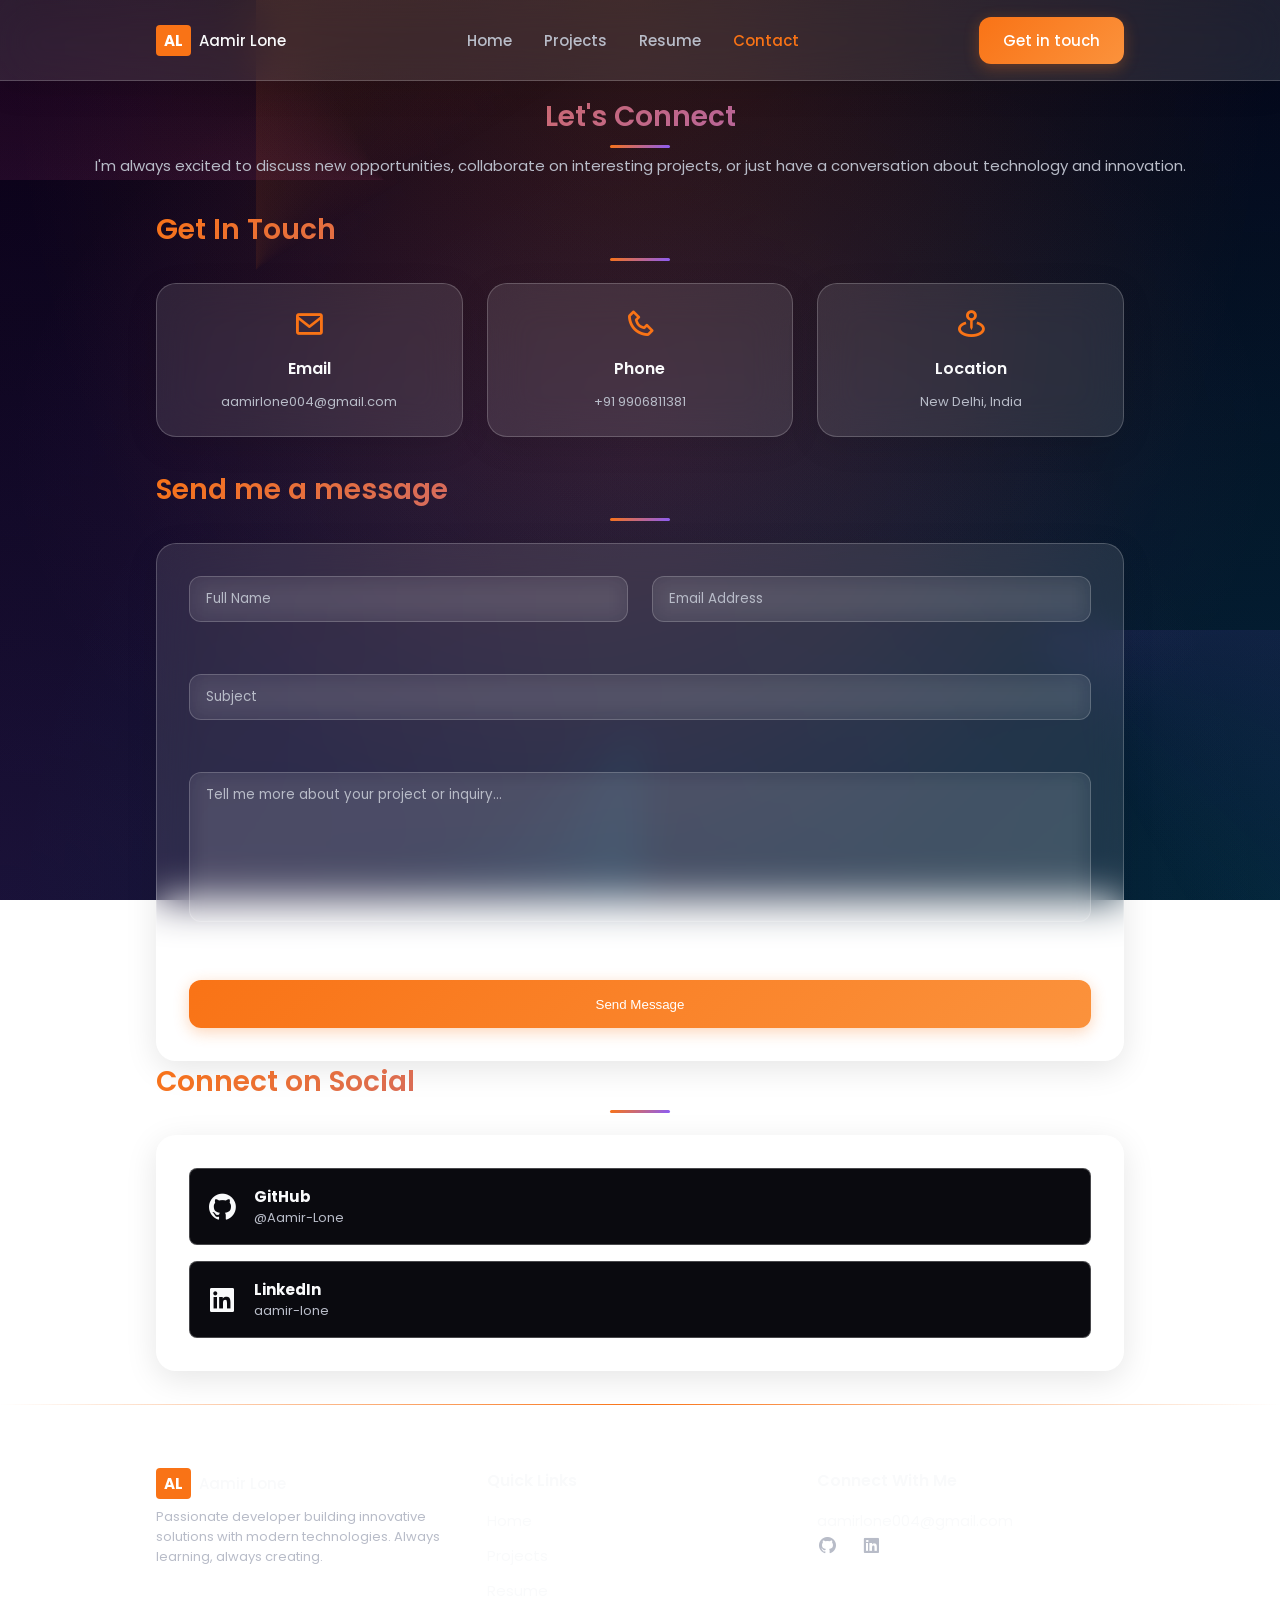
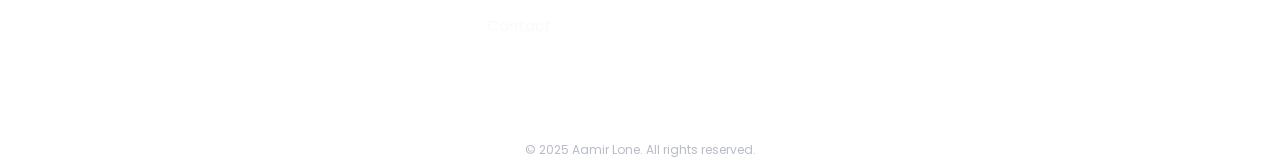
==== contact.html @ 6a72b43b "my portfolio" ====
<!DOCTYPE html>
<html lang="en">
<head>
    <meta charset="UTF-8">
    <meta name="viewport" content="width=device-width, initial-scale=1.0">
    <link href='https://unpkg.com/boxicons@2.1.4/css/boxicons.min.css' rel='stylesheet'>
    <link rel="stylesheet" href="style.css">
    <title>Contact - Aamir Lone</title>
</head>
<body>
    <header class="header">
        <nav class="nav container">
            <a href="index.html" class="nav__logo">
                <span class="logo-initials">AL</span> Aamir Lone
            </a>
            <div class="nav__menu">
                <ul class="nav__list">
                    <li class="nav__item"><a href="index.html" class="nav__link">Home</a></li>
                    <li class="nav__item"><a href="projects.html" class="nav__link">Projects</a></li>
                    <li class="nav__item"><a href="resume.html" class="nav__link">Resume</a></li>
                    <li class="nav__item"><a href="contact.html" class="nav__link active-link">Contact</a></li>
                </ul>
            </div>
            <a href="contact.html" class="button">Get in touch</a>
        </nav>
    </header>

    <main class="main">
        <section class="section">
            <h1 class="section__title">Let's Connect</h1>
            <p style="text-align: center; color: var(--text-color-light); margin-top: -1rem; margin-bottom: 2rem;">I'm always excited to discuss new opportunities, collaborate on interesting projects, or just have a conversation about technology and innovation.</p>

            <div class="contact__container container">
                <div>
                     <h3 class="section__title" style="text-align: left; font-size: var(--h1-font-size);">Get In Touch</h3>
                     <div class="contact__info-grid">
                         <div class="contact__info-card">
                             <i class='bx bx-envelope contact__card-icon'></i>
                             <h3 class="contact__card-title">Email</h3>
                             <a href="mailto:aamirlone004@gmail.com" class="contact__card-data">aamirlone004@gmail.com</a>
                         </div>
                         <div class="contact__info-card">
                             <i class='bx bx-phone contact__card-icon'></i>
                             <h3 class="contact__card-title">Phone</h3>
                             <span class="contact__card-data">+91 9906811381</span>
                         </div>
                         <div class="contact__info-card">
                             <i class='bx bx-map-pin contact__card-icon'></i>
                             <h3 class="contact__card-title">Location</h3>
                             <span class="contact__card-data">New Delhi, India</span>
                         </div>
                     </div>
                     <h3 class="section__title" style="text-align: left; font-size: var(--h1-font-size);">Send me a message</h3>
                     
                     <!-- Success/Error Messages -->
                     <div id="form-messages" class="form-messages" style="display: none;">
                         <div id="success-message" class="success-message" style="display: none;">
                             <i class='bx bx-check-circle'></i>
                             <span>Thank you! Your message has been sent successfully. I'll get back to you soon!</span>
                         </div>
                         <div id="error-message" class="error-message" style="display: none;">
                             <i class='bx bx-error-circle'></i>
                             <span>Oops! There was an error sending your message. Please try again or contact me directly.</span>
                         </div>
                     </div>

                     <form action="https://formspree.io/f/xkgqozpl" method="POST" class="contact__form" id="contact-form">
                        <!-- Security: Formspree configuration -->
                        <input type="hidden" name="_captcha" value="false">
                        <input type="hidden" name="_template" value="table">
                        
                        <!-- Honeypot field for bot protection -->
                        <div style="position: absolute; left: -5000px;" aria-hidden="true">
                            <input type="text" name="_gotcha" tabindex="-1" autocomplete="off">
                        </div>
                        
                        <div class="form__input-div">
                            <input type="text" name="name" placeholder="Full Name" class="form__input" required maxlength="100">
                            <span class="form__input-error"></span>
                        </div>
                        <div class="form__input-div">
                            <input type="email" name="email" placeholder="Email Address" class="form__input" required maxlength="100">
                            <span class="form__input-error"></span>
                        </div>
                        <div class="form__input-div" style="grid-column: 1 / -1;">
                             <input type="text" name="subject" placeholder="Subject" class="form__input" required maxlength="200">
                             <span class="form__input-error"></span>
                        </div>
                        <div class="form__input-div" style="grid-column: 1 / -1;">
                            <textarea name="message" placeholder="Tell me more about your project or inquiry..." class="form__input form__textarea" required maxlength="2000"></textarea>
                            <span class="form__input-error"></span>
                        </div>
                        <button type="submit" class="button submit-button" style="grid-column: 1 / -1;">
                            <span class="button-text">Send Message</span>
                            <div class="button-loading" style="display: none;">
                                <i class='bx bx-loader-alt bx-spin'></i>
                                Sending...
                            </div>
                        </button>
                     </form>
                </div>
                <div>
                     <h3 class="section__title" style="text-align: left; font-size: var(--h1-font-size);">Connect on Social</h3>
                     <div class="contact__social-container">
                         <div class="contact__social-links">
                             <a href="https://github.com/Aamir-Lone" target="_blank" class="social-link">
                                <i class='bx bxl-github' style="font-size: 2rem;"></i>
                                <div>
                                    <strong>GitHub</strong>
                                    <p style="font-size: var(--small-font-size); color: var(--text-color-light);">@Aamir-Lone</p>
                                </div>
                             </a>
                             <a href="https://www.linkedin.com/in/aamir-lone/" target="_blank" class="social-link">
                                <i class='bx bxl-linkedin-square' style="font-size: 2rem;"></i>
                                <div>
                                    <strong>LinkedIn</strong>
                                    <p style="font-size: var(--small-font-size); color: var(--text-color-light);">aamir-lone</p>
                                </div>
                             </a>
                         </div>
                     </div>
                </div>

            </div>
        </section>
    </main>

    <footer class="footer">
        <div class="footer__container container grid">
             <div class="footer__logo-box">
                <a href="#" class="nav__logo">
                    <span class="logo-initials">AL</span> Aamir Lone
                </a>
                <p class="footer__logo-text">Passionate developer building innovative solutions with modern technologies. Always learning, always creating.</p>
            </div>
            <div>
                <h3 class="footer__title">Quick Links</h3>
                <ul class="footer__links">
                     <li><a href="index.html" class="footer__link">Home</a></li>
                    <li><a href="projects.html" class="footer__link">Projects</a></li>
                    <li><a href="resume.html" class="footer__link">Resume</a></li>
                    <li><a href="contact.html" class="footer__link">Contact</a></li>
                </ul>
            </div>
            <div>
                <h3 class="footer__title">Connect With Me</h3>
                <p>aamirlone004@gmail.com</p>
                <div class="footer__social">
                    <a href="https://github.com/Aamir-Lone" target="_blank" class="footer__social-link"><i class='bx bxl-github'></i></a>
                    <a href="https://www.linkedin.com/in/aamir-lone/" target="_blank" class="footer__social-link"><i class='bx bxl-linkedin-square'></i></a>
                </div>
            </div>
        </div>
        <span class="footer__copy">&#169; 2025 Aamir Lone. All rights reserved.</span>
    </footer>

    <script>
        // Form handling functionality
        const form = document.getElementById('contact-form');
        const formMessages = document.getElementById('form-messages');
        const successMessage = document.getElementById('success-message');
        const errorMessage = document.getElementById('error-message');
        const submitButton = form.querySelector('.submit-button');
        const buttonText = submitButton.querySelector('.button-text');
        const buttonLoading = submitButton.querySelector('.button-loading');

        // Form validation
        function validateForm() {
            const inputs = form.querySelectorAll('input[required], textarea[required]');
            let isValid = true;

            inputs.forEach(input => {
                const errorSpan = input.nextElementSibling;
                
                // Clear previous error state
                input.classList.remove('error');
                if (errorSpan && errorSpan.classList.contains('form__input-error')) {
                    errorSpan.textContent = '';
                }

                // Validate field
                if (!input.value.trim()) {
                    input.classList.add('error');
                    if (errorSpan && errorSpan.classList.contains('form__input-error')) {
                        errorSpan.textContent = `${input.placeholder} is required`;
                    }
                    isValid = false;
                } else if (input.type === 'email' && !isValidEmail(input.value)) {
                    input.classList.add('error');
                    if (errorSpan && errorSpan.classList.contains('form__input-error')) {
                        errorSpan.textContent = 'Please enter a valid email address';
                    }
                    isValid = false;
                }
            });

            return isValid;
        }

        function isValidEmail(email) {
            const emailRegex = /^[^\s@]+@[^\s@]+\.[^\s@]+$/;
            return emailRegex.test(email);
        }

        function showMessage(type) {
            formMessages.style.display = 'block';
            
            if (type === 'success') {
                successMessage.style.display = 'flex';
                errorMessage.style.display = 'none';
            } else {
                successMessage.style.display = 'none';
                errorMessage.style.display = 'flex';
            }

            // Scroll to message
            formMessages.scrollIntoView({ behavior: 'smooth', block: 'center' });

            // Hide message after 5 seconds
            setTimeout(() => {
                formMessages.style.display = 'none';
            }, 5000);
        }

        function setButtonState(loading) {
            if (loading) {
                submitButton.disabled = true;
                buttonText.style.display = 'none';
                buttonLoading.style.display = 'flex';
            } else {
                submitButton.disabled = false;
                buttonText.style.display = 'block';
                buttonLoading.style.display = 'none';
            }
        }

        // Security: Rate limiting
        let lastSubmission = 0;
        const RATE_LIMIT_MS = 30000; // 30 seconds between submissions

        // Security: Simple content filtering
        function containsSpam(text) {
            const spamKeywords = ['viagra', 'casino', 'lottery', 'winner', 'congratulations', 'click here', 'free money'];
            const lowerText = text.toLowerCase();
            return spamKeywords.some(keyword => lowerText.includes(keyword));
        }

        // Handle form submission
        form.addEventListener('submit', async function(e) {
            e.preventDefault();

            // Security: Rate limiting check
            const now = Date.now();
            if (now - lastSubmission < RATE_LIMIT_MS) {
                showMessage('error');
                errorMessage.querySelector('span').textContent = 'Please wait 30 seconds between submissions.';
                return;
            }

            // Validate form
            if (!validateForm()) {
                return;
            }

            // Security: Content filtering
            const messageText = form.querySelector('[name="message"]').value;
            const subjectText = form.querySelector('[name="subject"]').value;
            
            if (containsSpam(messageText) || containsSpam(subjectText)) {
                showMessage('error');
                errorMessage.querySelector('span').textContent = 'Your message contains prohibited content. Please revise and try again.';
                return;
            }

            // Set loading state
            setButtonState(true);
            lastSubmission = now;

            try {
                const formData = new FormData(form);
                
                // Security: Add timestamp and referrer
                formData.append('_timestamp', new Date().toISOString());
                formData.append('_referrer', window.location.href);
                
                const response = await fetch(form.action, {
                    method: 'POST',
                    body: formData,
                    headers: {
                        'Accept': 'application/json'
                    }
                });

                if (response.ok) {
                    showMessage('success');
                    form.reset(); // Clear form
                } else {
                    throw new Error('Network response was not ok');
                }
            } catch (error) {
                console.error('Error:', error);
                showMessage('error');
            } finally {
                setButtonState(false);
            }
        });

        // Real-time validation on input
        form.querySelectorAll('input, textarea').forEach(input => {
            input.addEventListener('blur', function() {
                const errorSpan = this.nextElementSibling;
                
                // Clear previous error state
                this.classList.remove('error');
                if (errorSpan && errorSpan.classList.contains('form__input-error')) {
                    errorSpan.textContent = '';
                }

                // Validate individual field
                if (this.hasAttribute('required') && !this.value.trim()) {
                    this.classList.add('error');
                    if (errorSpan && errorSpan.classList.contains('form__input-error')) {
                        errorSpan.textContent = `${this.placeholder} is required`;
                    }
                } else if (this.type === 'email' && this.value && !isValidEmail(this.value)) {
                    this.classList.add('error');
                    if (errorSpan && errorSpan.classList.contains('form__input-error')) {
                        errorSpan.textContent = 'Please enter a valid email address';
                    }
                }
            });
        });
    </script>
</body>
</html>
---- style.css ----
/* ===== GOOGLE FONTS ===== */
@import url('https://fonts.googleapis.com/css2?family=Poppins:wght@400;500;600;700&display=swap');

/* ===== VARIABLES CSS ===== */
:root {
    --header-height: 3.5rem;

    /*========== Colors ==========*/
    --bg-color: #0a0a0f;
    --bg-gradient: linear-gradient(135deg, #667eea 0%, #764ba2 100%);
    --card-color: rgba(255, 255, 255, 0.12);
    --card-hover-color: rgba(255, 255, 255, 0.18);
    --border-color: rgba(255, 255, 255, 0.25);
    --primary-color: #F97316;
    --primary-color-hover: #FB923C;
    --text-color: #F9FAFB;
    --text-color-light: #B8BCC8;
    --glass-bg: rgba(255, 255, 255, 0.1);
    --glass-border: rgba(255, 255, 255, 0.2);

    /*========== Font and typography ==========*/
    --body-font: 'Poppins', sans-serif;
    --biggest-font-size: 2.25rem;
    --h1-font-size: 1.75rem;
    --h2-font-size: 1.25rem;
    --h3-font-size: 1rem;
    --normal-font-size: .938rem;
    --small-font-size: .813rem;
    --smaller-font-size: .75rem;

    /*========== Font weight ==========*/
    --font-medium: 500;
    --font-semibold: 600;
    --font-bold: 700;

    /*========== Margins ==========*/
    --mb-0-5: .5rem;
    --mb-0-75: .75rem;
    --mb-1: 1rem;
    --mb-1-5: 1.5rem;
    --mb-2: 2rem;
    --mb-2-5: 2.5rem;

    /*========== z index ==========*/
    --z-tooltip: 10;
    --z-fixed: 100;
}

/* ===== BASE ===== */
* {
    box-sizing: border-box;
    padding: 0;
    margin: 0;
}

html {
    scroll-behavior: smooth;
}

body {
    margin: var(--header-height) 0 0 0;
    font-family: var(--body-font);
    font-size: var(--normal-font-size);
    background: linear-gradient(-45deg, #0f0f23, #1a0033, #001122, #0a0014);
    background-size: 400% 400%;
    background-attachment: fixed;
    color: var(--text-color);
    position: relative;
    overflow-x: hidden;
    animation: gradientBG 15s ease infinite;
}

@keyframes gradientBG {
    0% { background-position: 0% 50%; }
    50% { background-position: 100% 50%; }
    100% { background-position: 0% 50%; }
}

body::before {
    content: '';
    position: fixed;
    top: 0;
    left: 0;
    width: 100%;
    height: 100%;
    background: 
        radial-gradient(ellipse at top, rgba(249, 115, 22, 0.15) 0%, transparent 70%),
        radial-gradient(ellipse at bottom left, rgba(139, 92, 246, 0.15) 0%, transparent 70%),
        radial-gradient(ellipse at bottom right, rgba(6, 182, 212, 0.15) 0%, transparent 70%),
        radial-gradient(ellipse at center, rgba(236, 72, 153, 0.1) 0%, transparent 70%);
    z-index: -1;
    animation: backgroundShift 25s ease-in-out infinite alternate;
}

body::after {
    content: '';
    position: fixed;
    top: 0;
    left: 0;
    width: 100%;
    height: 100%;
    background: 
        conic-gradient(from 0deg at 20% 30%, rgba(249, 115, 22, 0.1) 0deg, transparent 60deg),
        conic-gradient(from 90deg at 80% 70%, rgba(139, 92, 246, 0.1) 0deg, transparent 60deg),
        conic-gradient(from 180deg at 50% 80%, rgba(6, 182, 212, 0.1) 0deg, transparent 60deg),
        conic-gradient(from 270deg at 30% 20%, rgba(236, 72, 153, 0.1) 0deg, transparent 60deg);
    z-index: -1;
    animation: rotateColors 40s linear infinite;
}

@keyframes particles {
    0% { transform: translateY(0px) rotate(0deg); }
    100% { transform: translateY(-100vh) rotate(360deg); }
}

/* ===== ANIMATED STARFIELD ===== */
.stars-bg {
    position: fixed;
    top: 0;
    left: 0;
    width: 100%;
    height: 100%;
    pointer-events: none;
    z-index: -2;
}

.stars {
    position: absolute;
    top: 0;
    left: 0;
    width: 100%;
    height: 100%;
    background: transparent;
}

.stars1 {
    background-image: 
        radial-gradient(2px 2px at 20px 30px, #eee, transparent),
        radial-gradient(2px 2px at 40px 70px, rgba(249, 115, 22, 0.8), transparent),
        radial-gradient(1px 1px at 90px 40px, #fff, transparent),
        radial-gradient(1px 1px at 130px 80px, rgba(139, 92, 246, 0.6), transparent),
        radial-gradient(2px 2px at 160px 30px, rgba(6, 182, 212, 0.7), transparent);
    background-repeat: repeat;
    background-size: 200px 100px;
    animation: zoom 20s infinite;
    opacity: 0.7;
}

.stars2 {
    background-image: 
        radial-gradient(1px 1px at 25px 25px, white, transparent),
        radial-gradient(1px 1px at 50px 75px, rgba(249, 115, 22, 0.6), transparent),
        radial-gradient(1px 1px at 125px 25px, rgba(139, 92, 246, 0.8), transparent),
        radial-gradient(2px 2px at 50px 100px, rgba(6, 182, 212, 0.5), transparent);
    background-repeat: repeat;
    background-size: 150px 80px;
    animation: zoom 10s infinite;
    opacity: 0.5;
}

.stars3 {
    background-image: 
        radial-gradient(1px 1px at 10px 10px, #fff, transparent),
        radial-gradient(1px 1px at 30px 60px, rgba(249, 115, 22, 0.4), transparent),
        radial-gradient(2px 2px at 110px 10px, rgba(139, 92, 246, 0.6), transparent),
        radial-gradient(1px 1px at 80px 50px, rgba(6, 182, 212, 0.8), transparent);
    background-repeat: repeat;
    background-size: 120px 60px;
    animation: zoom 15s infinite;
    opacity: 0.3;
}

@keyframes zoom {
    from { transform: scale(0) rotate(0deg); }
    to { transform: scale(1) rotate(360deg); }
}

/* ===== GEOMETRIC SHAPES ===== */
.geometric-bg {
    position: fixed;
    top: 0;
    left: 0;
    width: 100%;
    height: 100%;
    pointer-events: none;
    z-index: -1;
}

.shape {
    position: absolute;
    opacity: 0.1;
}

.shape-1 {
    width: 120px;
    height: 120px;
    background: linear-gradient(135deg, rgba(249, 115, 22, 0.1), rgba(251, 146, 60, 0.05));
    border-radius: 50%;
    top: 15%;
    left: 8%;
    animation: float 12s ease-in-out infinite, pulse 8s ease-in-out infinite;
    filter: blur(0.5px);
}

.shape-2 {
    width: 80px;
    height: 80px;
    background: linear-gradient(135deg, rgba(139, 92, 246, 0.1), rgba(167, 139, 250, 0.05));
    border-radius: 20px;
    top: 70%;
    right: 10%;
    animation: float 15s ease-in-out infinite reverse, spin 20s linear infinite;
    filter: blur(0.3px);
}

.shape-3 {
    width: 100px;
    height: 100px;
    background: linear-gradient(135deg, rgba(6, 182, 212, 0.08), rgba(56, 189, 248, 0.04));
    clip-path: polygon(50% 0%, 0% 100%, 100% 100%);
    top: 60%;
    left: 75%;
    animation: float 18s ease-in-out infinite, rotate360 25s linear infinite;
    filter: blur(0.4px);
}

.shape-4 {
    width: 90px;
    height: 90px;
    background: linear-gradient(135deg, rgba(236, 72, 153, 0.08), rgba(249, 115, 22, 0.06));
    border-radius: 25px;
    transform: rotate(45deg);
    top: 25%;
    right: 20%;
    animation: float 14s ease-in-out infinite, wobble 10s ease-in-out infinite;
    filter: blur(0.6px);
}

.shape-5 {
    width: 110px;
    height: 110px;
    background: linear-gradient(135deg, rgba(6, 182, 212, 0.06), rgba(139, 92, 246, 0.08));
    clip-path: polygon(30% 0%, 70% 0%, 100% 30%, 100% 70%, 70% 100%, 30% 100%, 0% 70%, 0% 30%);
    top: 10%;
    right: 40%;
    animation: float 16s ease-in-out infinite, morphShape 20s ease-in-out infinite;
    filter: blur(0.3px);
}

@keyframes pulse {
    0%, 100% { transform: scale(1); opacity: 0.3; }
    50% { transform: scale(1.2); opacity: 0.1; }
}

@keyframes spin {
    from { transform: rotate(0deg); }
    to { transform: rotate(360deg); }
}

@keyframes rotate360 {
    from { transform: rotate(0deg); }
    to { transform: rotate(-360deg); }
}

@keyframes wobble {
    0%, 100% { transform: rotate(45deg) scale(1); }
    25% { transform: rotate(50deg) scale(1.1); }
    75% { transform: rotate(40deg) scale(0.9); }
}

@keyframes morphShape {
    0%, 100% { border-radius: 0%; }
    50% { border-radius: 50%; }
}

@keyframes backgroundShift {
    0%, 100% { 
        transform: translateX(0%) translateY(0%) rotate(0deg);
        opacity: 0.8;
    }
    25% { 
        transform: translateX(2%) translateY(-2%) rotate(1deg);
        opacity: 1;
    }
    50% { 
        transform: translateX(-2%) translateY(2%) rotate(-1deg);
        opacity: 0.9;
    }
    75% { 
        transform: translateX(1%) translateY(1%) rotate(0.5deg);
        opacity: 0.7;
    }
}

@keyframes rotateColors {
    0% { 
        transform: rotate(0deg) scale(1);
        opacity: 0.6;
    }
    25% { 
        transform: rotate(90deg) scale(1.1);
        opacity: 0.8;
    }
    50% { 
        transform: rotate(180deg) scale(1);
        opacity: 0.7;
    }
    75% { 
        transform: rotate(270deg) scale(1.05);
        opacity: 0.9;
    }
    100% { 
        transform: rotate(360deg) scale(1);
        opacity: 0.6;
    }
}

h1, h2, h3, h4 {
    color: var(--text-color);
    font-weight: var(--font-semibold);
}

ul {
    list-style: none;
}

a {
    text-decoration: none;
    color: inherit;
}

img {
    max-width: 100%;
    height: auto;
}

/* ===== REUSABLE CSS CLASSES ===== */
.section {
    padding: 4.5rem 0 2rem;
}

.section__title {
    font-size: var(--h1-font-size);
    background: linear-gradient(135deg, #F97316, #8B5CF6);
    -webkit-background-clip: text;
    -webkit-text-fill-color: transparent;
    background-clip: text;
    text-align: center;
    margin-bottom: var(--mb-2);
    position: relative;
}

.section__title::after {
    content: '';
    position: absolute;
    bottom: -10px;
    left: 50%;
    transform: translateX(-50%);
    width: 60px;
    height: 3px;
    background: linear-gradient(135deg, #F97316, #8B5CF6);
    border-radius: 2px;
}

.container {
    max-width: 968px;
    margin-left: var(--mb-1-5);
    margin-right: var(--mb-1-5);
}

.grid {
    display: grid;
    gap: 1.5rem;
}

.main {
    overflow: hidden; 
}

/* ===== HEADER & NAV ===== */
.header {
    width: 100%;
    position: fixed;
    top: 0;
    left: 0;
    z-index: var(--z-fixed);
    background: var(--glass-bg);
    backdrop-filter: blur(20px);
    -webkit-backdrop-filter: blur(20px);
    border-bottom: 1px solid var(--glass-border);
    box-shadow: 0 8px 32px rgba(0, 0, 0, 0.1);
}

.nav {
    height: var(--header-height);
    display: flex;
    justify-content: space-between;
    align-items: center;
}

.nav__logo,
.nav__toggle {
    color: var(--text-color);
    font-weight: var(--font-medium);
}

.nav__logo{
    display: flex;
    align-items: center;
    gap: 0.5rem;
}
.logo-initials {
    background-color: var(--primary-color);
    color: white;
    padding: 0.25rem 0.5rem;
    border-radius: 4px;
    font-weight: var(--font-bold);
}


.nav__list {
    display: flex;
    column-gap: 2rem;
}

.nav__link {
    color: var(--text-color-light);
    font-weight: var(--font-medium);
    transition: .3s;
}

.nav__link:hover, .nav__link.active-link {
    color: var(--primary-color);
}

/* ===== BUTTONS ===== */
.button {
    display: inline-block;
    background: linear-gradient(135deg, var(--primary-color), var(--primary-color-hover));
    color: #FFF;
    padding: .75rem 1.5rem;
    border-radius: 12px;
    font-weight: var(--font-medium);
    transition: all .3s ease;
    border: none;
    cursor: pointer;
    position: relative;
    overflow: hidden;
    box-shadow: 0 4px 15px rgba(249, 115, 22, 0.3);
}

.button::before {
    content: '';
    position: absolute;
    top: 0;
    left: -100%;
    width: 100%;
    height: 100%;
    background: linear-gradient(90deg, transparent, rgba(255, 255, 255, 0.2), transparent);
    transition: left 0.5s;
}

.button:hover::before {
    left: 100%;
}

.button:hover {
    transform: translateY(-2px);
    box-shadow: 0 8px 25px rgba(249, 115, 22, 0.4);
}

.button--ghost {
    background: var(--glass-bg);
    backdrop-filter: blur(10px);
    border: 2px solid var(--glass-border);
    color: var(--primary-color);
    box-shadow: 0 4px 15px rgba(0, 0, 0, 0.1);
}

.button--ghost:hover {
    background: var(--primary-color);
    color: #FFF;
    border-color: var(--primary-color);
}

.button--flex {
    display: inline-flex;
    align-items: center;
    gap: .5rem;
}

.demo-btn {
    display: inline-block;
    background: linear-gradient(135deg, var(--primary-color), var(--primary-color-hover));
    color: #FFF;
    padding: .75rem 1.5rem;
    border-radius: 12px;
    font-weight: var(--font-medium);
    transition: all .3s ease;
    border: none;
    cursor: pointer;
    position: relative;
    overflow: hidden;
    box-shadow: 0 4px 15px rgba(249, 115, 22, 0.3);
    text-decoration: none;
}

.demo-btn:hover {
    transform: translateY(-2px);
    box-shadow: 0 8px 25px rgba(249, 115, 22, 0.4);
}

/* ===== HOME ===== */
.home__container {
    gap: 1rem;
    padding-top: 2rem;
}

.home__content {
    grid-template-columns: 1fr;
    gap: 2rem;
    padding-top: 3.5rem;
    align-items: center;
}

.home__img-container {
    display: flex;
    justify-content: center;
    order: -1;
    animation: float 6s ease-in-out infinite;
}

.home__img {
    width: 200px;
    border-radius: 50%;
    max-width: 100%;
    height: auto;
    border: 4px solid var(--glass-border);
    box-shadow: 
        0 8px 32px rgba(0, 0, 0, 0.3),
        0 0 60px rgba(249, 115, 22, 0.2);
    transition: all 0.3s ease;
    position: relative;
}

.home__img::before {
    content: '';
    position: absolute;
    top: -4px;
    left: -4px;
    right: -4px;
    bottom: -4px;
    border-radius: 50%;
    background: linear-gradient(45deg, var(--primary-color), #8b5cf6, #06b6d4);
    z-index: -1;
    animation: borderRotate 4s linear infinite;
}

.home__img:hover {
    transform: scale(1.05);
    box-shadow: 
        0 12px 40px rgba(0, 0, 0, 0.4),
        0 0 80px rgba(249, 115, 22, 0.3);
}

@keyframes float {
    0%, 100% { transform: translateY(0px); }
    50% { transform: translateY(-20px); }
}

@keyframes borderRotate {
    0% { transform: rotate(0deg); }
    100% { transform: rotate(360deg); }
}

.home__data {
    text-align: center;
}

.home__data * {
    word-spacing: normal;
    text-indent: 0;
}

.home__title {
    font-size: var(--biggest-font-size);
    background: linear-gradient(135deg, #F97316, #8B5CF6, #06B6D4);
    background-size: 200% 200%;
    -webkit-background-clip: text;
    -webkit-text-fill-color: transparent;
    background-clip: text;
    animation: gradientShift 3s ease-in-out infinite;
}

@keyframes gradientShift {
    0%, 100% { background-position: 0% 50%; }
    50% { background-position: 100% 50%; }
}

.home__subtitle {
    font-size: var(--h3-font-size);
    color: var(--text-color-light);
    font-weight: var(--font-medium);
    margin-bottom: var(--mb-0-75);
}

.status-line {
    display: flex;
    align-items: center;
    gap: 0.5rem;
}

.home__description {
    text-align: left;
    line-height: 1.6;
    word-spacing: 0;
    letter-spacing: 0;
    white-space: normal;
    text-indent: 0;
    margin: 0;
    padding: 0;
}

.status-indicator {
    width: 12px;
    height: 12px;
    background: #10B981;
    border-radius: 50%;
    position: relative;
    display: inline-block;
    box-shadow: 0 0 10px rgba(16, 185, 129, 0.5);
}

.status-indicator::before {
    content: '';
    position: absolute;
    top: 0;
    left: 0;
    width: 100%;
    height: 100%;
    border-radius: 50%;
    background: #10B981;
    animation: statusPulse 2s ease-in-out infinite;
}

@keyframes statusPulse {
    0% {
        transform: scale(1);
        opacity: 1;
    }
    50% {
        transform: scale(1.5);
        opacity: 0.3;
    }
    100% {
        transform: scale(2);
        opacity: 0;
    }
}
.home__subtitle span{
    color: var(--primary-color);
}

.typing-text {
    position: relative;
    background: linear-gradient(135deg, #F97316, #8B5CF6);
    -webkit-background-clip: text;
    -webkit-text-fill-color: transparent;
    background-clip: text;
}

.typing-text::after {
    content: '|';
    color: var(--primary-color);
    animation: blink 1s infinite;
    margin-left: 2px;
}

@keyframes blink {
    0%, 50% { opacity: 1; }
    51%, 100% { opacity: 0; }
}

.home__description {
    margin-bottom: var(--mb-2);
}

.home__buttons {
    display: flex;
    gap: 1rem;
}

/* ===== ABOUT ===== */
.about__container{
    gap: 2rem;
}

.about__description {
    text-align: center;
    line-height: 1.6;
    color: var(--text-color-light);
}
.about__info{
    display: grid;
    grid-template-columns: repeat(auto-fit, minmax(220px, 1fr));
    gap: 1rem;
    margin-top: 2rem;
}
.about__info-card{
    background: var(--glass-bg);
    backdrop-filter: blur(20px);
    -webkit-backdrop-filter: blur(20px);
    padding: 1.5rem;
    border-radius: 20px;
    border: 1px solid var(--glass-border);
    box-shadow: 0 8px 32px rgba(0, 0, 0, 0.1);
    transition: all 0.3s ease;
    animation: cardFloat 8s ease-in-out infinite;
}

.about__info-card:nth-child(2) { animation-delay: -2s; }
.about__info-card:nth-child(3) { animation-delay: -4s; }
.about__info-card:nth-child(4) { animation-delay: -6s; }

.about__info-card:hover {
    transform: translateY(-10px);
    background: var(--card-hover-color);
    box-shadow: 0 20px 40px rgba(0, 0, 0, 0.2);
}

@keyframes cardFloat {
    0%, 100% { transform: translateY(0px); }
    50% { transform: translateY(-10px); }
}
.about__info-title{
    font-size: var(--h3-font-size);
    margin-bottom: var(--mb-0-5);
}
.about__info-description{
    font-size: var(--small-font-size);
    color: var(--text-color-light);
}

/* ===== SKILLS ===== */
.skills__container {
    grid-template-columns: repeat(auto-fit, minmax(250px, 1fr));
    gap: 2rem;
}

.skills__box {
    background: var(--glass-bg);
    backdrop-filter: blur(20px);
    -webkit-backdrop-filter: blur(20px);
    padding: 1.5rem;
    border-radius: 20px;
    border: 1px solid var(--glass-border);
    box-shadow: 0 8px 32px rgba(0, 0, 0, 0.1);
    transition: all 0.3s ease;
    position: relative;
    overflow: hidden;
}

.skills__box::before {
    content: '';
    position: absolute;
    top: 0;
    left: -100%;
    width: 100%;
    height: 100%;
    background: linear-gradient(90deg, transparent, rgba(255, 255, 255, 0.1), transparent);
    transition: left 0.5s;
}

.skills__box:hover::before {
    left: 100%;
}

.skills__box:hover {
    transform: translateY(-5px);
    background: var(--card-hover-color);
    box-shadow: 0 15px 35px rgba(0, 0, 0, 0.2);
}

.skills__title {
    font-size: var(--h3-font-size);
    margin-bottom: var(--mb-1);
    text-align: center;
}

.skills__list {
    display: flex;
    flex-wrap: wrap;
    justify-content: center;
    gap: .75rem;
}

.skills__item {
    background: linear-gradient(135deg, rgba(249, 115, 22, 0.2), rgba(139, 92, 246, 0.2));
    backdrop-filter: blur(10px);
    padding: .5rem 1rem;
    border-radius: 12px;
    font-size: var(--small-font-size);
    font-weight: var(--font-medium);
    border: 1px solid rgba(255, 255, 255, 0.1);
    transition: all 0.3s ease;
    cursor: pointer;
    position: relative;
    overflow: hidden;
}

.skills__item::before {
    content: '';
    position: absolute;
    top: 0;
    left: -100%;
    width: 100%;
    height: 100%;
    background: linear-gradient(90deg, transparent, rgba(255, 255, 255, 0.3), transparent);
    transition: left 0.5s;
}

.skills__item:hover::before {
    left: 100%;
}

.skills__item:hover {
    transform: translateY(-3px) scale(1.05);
    background: linear-gradient(135deg, rgba(249, 115, 22, 0.4), rgba(139, 92, 246, 0.4));
    box-shadow: 0 8px 25px rgba(249, 115, 22, 0.3);
}

/* ===== CTA SECTION ===== */
.cta {
    text-align: center;
    padding: 4rem 0;
}

.cta__title {
    font-size: var(--h1-font-size);
    margin-bottom: var(--mb-0-5);
}

.cta__description {
    margin-bottom: var(--mb-2);
    color: var(--text-color-light);
}

.cta__buttons {
    display: flex;
    justify-content: center;
    gap: 1rem;
}

/* ===== PROJECTS ===== */
.projects__card {
    background: var(--glass-bg);
    backdrop-filter: blur(20px);
    -webkit-backdrop-filter: blur(20px);
    padding: 1.5rem;
    border-radius: 20px;
    border: 1px solid var(--glass-border);
    box-shadow: 0 8px 32px rgba(0, 0, 0, 0.1);
    overflow: hidden;
    transition: all 0.3s ease;
    position: relative;
}

.projects__card::before {
    content: '';
    position: absolute;
    top: 0;
    left: 0;
    right: 0;
    bottom: 0;
    background: linear-gradient(135deg, rgba(249, 115, 22, 0.05), rgba(139, 92, 246, 0.05));
    opacity: 0;
    transition: opacity 0.3s ease;
}

.projects__card:hover::before {
    opacity: 1;
}

.projects__card:hover {
    transform: translateY(-10px);
    background: var(--card-hover-color);
    box-shadow: 0 20px 40px rgba(0, 0, 0, 0.2);
}

.projects__card--featured {
    display: grid;
    grid-template-columns: 1fr;
    gap: 1.5rem;
}

.project__image-container {
    position: relative;
    border-radius: .5rem;
    overflow: hidden;
}
.project__image-container img{
    width: 100%;
    height: 100%;
    object-fit: cover;
}

.interactive-demo-btn{
    position: absolute;
    top: 50%;
    left: 50%;
    transform: translate(-50%, -50%);
    display: flex;
    align-items: center;
    gap: .5rem;
    padding: .75rem 1.5rem;
    background-color: rgba(17, 24, 39, 0.7);
    color: white;
    border-radius: .5rem;
    backdrop-filter: blur(5px);
    border: 1px solid var(--border-color);
}

.project__header{
    display: flex;
    justify-content: space-between;
    align-items: center;
    margin-bottom: var(--mb-1);
    min-height: 2rem;
    gap: 1rem;
}
.project__title {
    font-size: var(--h2-font-size);
}
.project__status {
    background-color: #10B981;
    color: white;
    padding: .25rem .75rem;
    border-radius: 999px;
    font-size: var(--smaller-font-size);
    font-weight: var(--font-medium);
    flex-shrink: 0;
    white-space: nowrap;
    box-shadow: 0 2px 8px rgba(16, 185, 129, 0.3);
}
.project__status.completed {
    background-color: #3B82F6;
}

.project__description {
    font-size: var(--normal-font-size);
    color: var(--text-color-light);
    margin-bottom: var(--mb-1-5);
    line-height: 1.6;
}
.project__tags, .project__tech {
    display: flex;
    flex-wrap: wrap;
    gap: .5rem;
    margin-bottom: var(--mb-1-5);
}
.project__tag {
    background-color: var(--bg-color);
    padding: .25rem .75rem;
    border-radius: .25rem;
    font-size: var(--small-font-size);
    font-weight: var(--font-medium);
    border: 1px solid var(--border-color);
}
.project__buttons {
    display: flex;
    gap: 1rem;
}

/* Interactive Demos section */
.interactive-demos__container {
    background-color: var(--card-color);
    border-radius: .75rem;
    border: 1px solid var(--border-color);
    padding: 1.5rem;
}
.interactive-demos__tabs {
    display: flex;
    gap: 1rem;
    border-bottom: 1px solid var(--border-color);
    margin-bottom: 1.5rem;
    background: var(--glass-bg);
    backdrop-filter: blur(10px);
    border-radius: 12px 12px 0 0;
    padding: 0.5rem;
}
.interactive-demos__tab {
    padding: 0.75rem 1.5rem;
    cursor: pointer;
    border-radius: 8px;
    transition: all 0.3s ease;
    color: var(--text-color-light);
    font-weight: var(--font-medium);
    background: transparent;
    border: 1px solid transparent;
    position: relative;
    overflow: hidden;
}

.interactive-demos__tab::before {
    content: '';
    position: absolute;
    top: 0;
    left: -100%;
    width: 100%;
    height: 100%;
    background: linear-gradient(90deg, transparent, rgba(249, 115, 22, 0.1), transparent);
    transition: left 0.5s;
}

.interactive-demos__tab:hover::before {
    left: 100%;
}

.interactive-demos__tab:hover {
    background: rgba(249, 115, 22, 0.1);
    color: var(--text-color);
    transform: translateY(-2px);
}

.interactive-demos__tab.active {
    background: linear-gradient(135deg, var(--primary-color), var(--primary-color-hover)) !important;
    color: #FFF !important;
    border: 1px solid var(--primary-color) !important;
    box-shadow: 0 4px 15px rgba(249, 115, 22, 0.3) !important;
    transform: translateY(-3px) !important;
}

.interactive-demos__tab.active::before {
    display: none !important;
}

.interactive-demos__tab.active:hover {
    background: linear-gradient(135deg, var(--primary-color-hover), var(--primary-color)) !important;
    box-shadow: 0 6px 20px rgba(249, 115, 22, 0.4) !important;
    transform: translateY(-3px) !important;
}
.interactive-demos__content {
    display: none;
}
.interactive-demos__content.active {
    display: block;
}
.interactive-demos__iframe {
    width: 100%;
    height: 600px;
    border: none;
    border-radius: .5rem;
    background-color: #FFF;
}


/* ===== RESUME ===== */
.resume__container {
    text-align: center;
}
.resume__card {
    background: var(--glass-bg);
    backdrop-filter: blur(20px);
    -webkit-backdrop-filter: blur(20px);
    padding: 2rem;
    border-radius: 20px;
    border: 1px solid var(--glass-border);
    box-shadow: 0 8px 32px rgba(0, 0, 0, 0.1);
    text-align: left;
    margin-top: 2rem;
    transition: all 0.3s ease;
    animation: cardFloat 8s ease-in-out infinite;
}

.resume__card:hover {
    background: var(--card-hover-color);
    box-shadow: 0 20px 40px rgba(0, 0, 0, 0.2);
}
.resume__header {
    display: flex;
    justify-content: space-between;
    align-items: flex-start;
    border-bottom: 1px solid var(--border-color);
    padding-bottom: 1.5rem;
    margin-bottom: 1.5rem;
}
.resume__name {
    font-size: var(--h1-font-size);
}
.resume__subtitle {
    color: var(--text-color-light);
}
.resume__contact-info {
    font-size: var(--small-font-size);
    text-align: right;
}
.resume__section-title {
    font-size: var(--h2-font-size);
    color: var(--primary-color);
    margin-bottom: 1rem;
    border-bottom: 1px solid var(--border-color);
    padding-bottom: 0.5rem;
}
.resume__item {
    margin-bottom: 1.5rem;
}
.resume__item-header {
    display: flex;
    justify-content: space-between;
    font-weight: var(--font-semibold);
    margin-bottom: .25rem;
}
.resume__item-subtitle {
    color: var(--text-color-light);
    font-size: var(--small-font-size);
}
.resume__item-content ul {
    list-style: disc;
    padding-left: 1.5rem;
    color: var(--text-color-light);
}

/* ===== CONTACT ===== */
.contact__container {
    grid-template-columns: 1fr;
    gap: 3rem;
}

.contact__info-grid {
    display: grid;
    grid-template-columns: repeat(auto-fit, minmax(250px, 1fr));
    gap: 1.5rem;
    margin-bottom: 2rem;
}
.contact__info-card {
    background: var(--glass-bg);
    backdrop-filter: blur(20px);
    -webkit-backdrop-filter: blur(20px);
    padding: 1.5rem;
    border-radius: 20px;
    border: 1px solid var(--glass-border);
    box-shadow: 0 8px 32px rgba(0, 0, 0, 0.1);
    text-align: center;
    transition: all 0.3s ease;
    animation: cardFloat 6s ease-in-out infinite;
}

.contact__info-card:nth-child(2) { animation-delay: -2s; }
.contact__info-card:nth-child(3) { animation-delay: -4s; }

.contact__info-card:hover {
    transform: translateY(-10px);
    background: var(--card-hover-color);
    box-shadow: 0 20px 40px rgba(0, 0, 0, 0.2);
}
.contact__card-icon {
    font-size: 2rem;
    color: var(--primary-color);
    margin-bottom: var(--mb-1);
}
.contact__card-title {
    font-size: var(--h3-font-size);
    margin-bottom: var(--mb-0-5);
}
.contact__card-data {
    font-size: var(--small-font-size);
    color: var(--text-color-light);
}

.contact__form-grid {
    display: grid;
    grid-template-columns: 1fr;
    gap: 2rem;
}

.contact__form, .contact__social-container{
    background: var(--glass-bg);
    backdrop-filter: blur(20px);
    -webkit-backdrop-filter: blur(20px);
    padding: 2rem;
    border-radius: 20px;
    border: 1px solid var(--glass-border);
    box-shadow: 0 8px 32px rgba(0, 0, 0, 0.1);
    transition: all 0.3s ease;
}

.contact__form:hover, .contact__social-container:hover {
    background: var(--card-hover-color);
    box-shadow: 0 15px 35px rgba(0, 0, 0, 0.2);
}
.form__input-div {
    margin-bottom: 1.5rem;
}
.form__input {
    width: 100%;
    background: rgba(255, 255, 255, 0.05);
    border: 1px solid var(--glass-border);
    color: var(--text-color);
    padding: .75rem 1rem;
    border-radius: 12px;
    outline: none;
    font-family: var(--body-font);
    transition: all 0.3s ease;
    backdrop-filter: blur(10px);
}

.form__input:focus {
    border-color: var(--primary-color);
    background: rgba(255, 255, 255, 0.1);
    box-shadow: 0 0 20px rgba(249, 115, 22, 0.2);
}
.form__input::placeholder {
    color: var(--text-color-light);
}
.form__textarea {
    resize: none;
    height: 150px;
}
.contact__social-links{
    display: flex;
    flex-direction: column;
    gap: 1rem;
}
.social-link{
    display: flex;
    align-items: center;
    gap: 1rem;
    padding: 1rem;
    background-color: var(--bg-color);
    border-radius: .5rem;
    border: 1px solid var(--border-color);
    transition: .3s;
}
.social-link:hover{
    border-color: var(--primary-color);
}

/* ===== FOOTER ===== */
.footer {
    border-top: 1px solid var(--glass-border);
    padding-top: 2rem;
    background: var(--glass-bg);
    backdrop-filter: blur(20px);
    -webkit-backdrop-filter: blur(20px);
    position: relative;
}

.footer::before {
    content: '';
    position: absolute;
    top: 0;
    left: 0;
    right: 0;
    height: 1px;
    background: linear-gradient(90deg, transparent, var(--primary-color), transparent);
}

.footer__container {
    padding: 2rem 0 3rem;
    grid-template-columns: repeat(auto-fit, minmax(220px, 1fr));
    row-gap: 2rem;
}

.footer__title {
    font-size: var(--h3-font-size);
    margin-bottom: var(--mb-1);
}
.footer__logo-box{
    display: flex;
    flex-direction: column;
    gap: .5rem;
}
.footer__logo-text{
    font-size: var(--small-font-size);
    color: var(--text-color-light);
}

.footer__links {
    display: flex;
    flex-direction: column;
    row-gap: .75rem;
}

.footer__link:hover {
    color: var(--primary-color);
}

.footer__social {
    display: flex;
    column-gap: 1.5rem;
}

.footer__social-link {
    font-size: 1.25rem;
    color: var(--text-color-light);
    transition: .3s;
}

.footer__social-link:hover {
    color: var(--primary-color);
}

.footer__copy {
    display: block;
    margin-top: 3.5rem;
    text-align: center;
    font-size: var(--smaller-font-size);
    color: var(--text-color-light);
}


/* ===== FORM STYLES ===== */
.form-messages {
    margin-bottom: 1.5rem;
    border-radius: 12px;
    overflow: hidden;
}

.success-message, .error-message {
    display: flex;
    align-items: center;
    gap: 0.75rem;
    padding: 1rem 1.25rem;
    font-weight: var(--font-medium);
    animation: slideDown 0.3s ease-out;
}

.success-message {
    background: linear-gradient(135deg, rgba(16, 185, 129, 0.1), rgba(5, 150, 105, 0.05));
    color: #10B981;
    border: 1px solid rgba(16, 185, 129, 0.3);
    backdrop-filter: blur(10px);
}

.error-message {
    background: linear-gradient(135deg, rgba(239, 68, 68, 0.1), rgba(220, 38, 38, 0.05));
    color: #EF4444;
    border: 1px solid rgba(239, 68, 68, 0.3);
    backdrop-filter: blur(10px);
}

.success-message i, .error-message i {
    font-size: 1.25rem;
    flex-shrink: 0;
}

@keyframes slideDown {
    from {
        transform: translateY(-20px);
        opacity: 0;
    }
    to {
        transform: translateY(0);
        opacity: 1;
    }
}

.contact__form {
    display: grid;
    grid-template-columns: 1fr 1fr;
    gap: 1.5rem;
    position: relative;
}

.form__input-error {
    display: block;
    color: #EF4444;
    font-size: var(--small-font-size);
    margin-top: 0.25rem;
    opacity: 0;
    transition: opacity 0.3s ease;
}

.form__input.error {
    border-color: #EF4444;
    background: rgba(239, 68, 68, 0.05);
}

.form__input.error + .form__input-error {
    opacity: 1;
}

.submit-button {
    position: relative;
    overflow: hidden;
    min-height: 48px;
    display: flex;
    align-items: center;
    justify-content: center;
}

.button-loading {
    display: flex;
    align-items: center;
    gap: 0.5rem;
}

.button-loading i {
    animation: spin 1s linear infinite;
}

@keyframes spin {
    from { transform: rotate(0deg); }
    to { transform: rotate(360deg); }
}

.submit-button:disabled {
    opacity: 0.7;
    cursor: not-allowed;
    transform: none;
}

.submit-button:disabled:hover {
    transform: none;
    box-shadow: 0 4px 15px rgba(249, 115, 22, 0.3);
}

/* ===== MEDIA QUERIES ===== */
/* For very small devices */
@media screen and (max-width: 350px) {
    .container {
        margin-left: var(--mb-1);
        margin-right: var(--mb-1);
    }
    .nav__list {
        column-gap: 1rem;
    }
    .home__buttons, .cta__buttons{
        flex-direction: column;
    }
    .interactive-demos__tabs {
        flex-direction: column;
        gap: 0.5rem;
    }
    .interactive-demos__tab {
        padding: 0.5rem 1rem;
        text-align: center;
    }
}

/* For small mobile devices */
@media screen and (max-width: 480px) {
    .home__title {
        font-size: 2rem;
    }
    .projects__card--featured {
        grid-template-columns: 1fr;
    }
    .contact__container {
        grid-template-columns: 1fr;
    }
    .contact__form-grid {
        grid-template-columns: 1fr;
    }
    .skills__container {
        grid-template-columns: 1fr;
    }
    .about__info {
        grid-template-columns: 1fr;
    }
}

/* For medium devices */
@media screen and (min-width: 568px) {
    .home__content {
        grid-template-columns: 1fr 200px;
        gap: 3rem;
        text-align: left;
    }
    .home__data {
        text-align: left;
    }
    .home__img-container {
        order: 1;
        justify-content: flex-start;
    }
}

/* For tablets */
@media screen and (min-width: 768px) {
    body {
        margin: 0;
    }
    .section {
        padding: 6rem 0 2rem;
    }
    .header {
        top: 0;
        bottom: initial;
    }
    .nav {
        height: calc(var(--header-height) + 1.5rem);
        column-gap: 1rem;
    }
    .home__container {
        padding-top: 6rem;
    }
    .projects__card--featured{
        grid-template-columns: 1fr 1fr;
    }
    .contact__container {
        grid-template-columns: 2fr 1fr;
    }
    .contact__form-grid {
        grid-template-columns: 1fr 1fr;
    }
    .about__info {
        grid-template-columns: repeat(2, 1fr);
    }
    .skills__container {
        grid-template-columns: repeat(2, 1fr);
    }
}

/* For large tablets and small laptops */
@media screen and (min-width: 992px) {
    .projects__card--featured{
        grid-template-columns: 1fr 1fr;
    }
    .about__info {
        grid-template-columns: repeat(2, 1fr);
    }
    .skills__container {
        grid-template-columns: repeat(4, 1fr);
    }
    .interactive-demos__iframe {
        height: 700px;
    }
}

/* For large devices */
@media screen and (min-width: 1024px) {
    .container {
        margin-left: auto;
        margin-right: auto;
    }
}
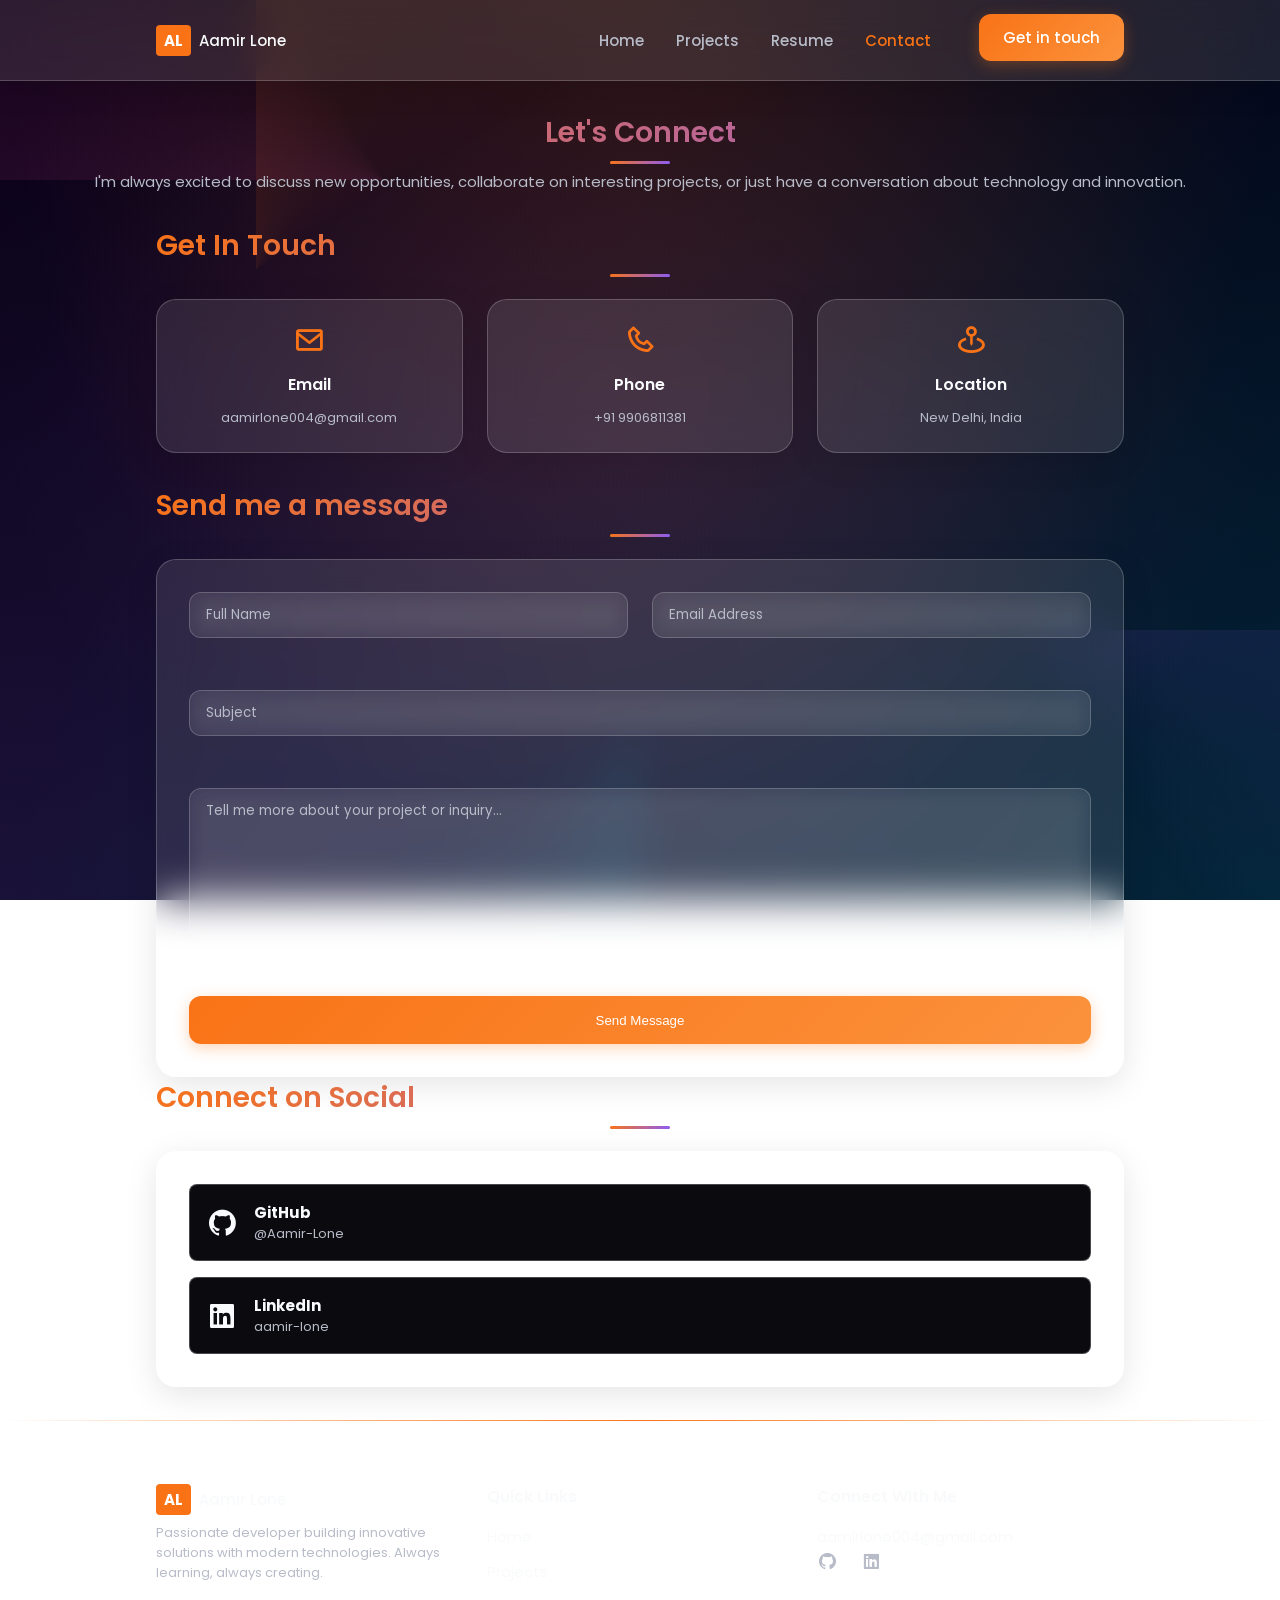
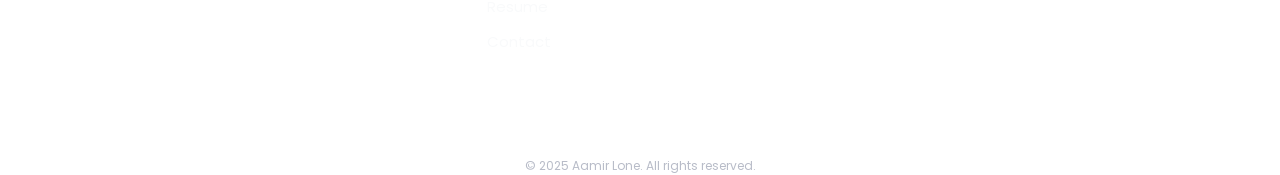
==== commit d4d65036: "fixed responsiveness" ====
--- a/contact.html
+++ b/contact.html
@@ -13,15 +13,22 @@
             <a href="index.html" class="nav__logo">
                 <span class="logo-initials">AL</span> Aamir Lone
             </a>
-            <div class="nav__menu">
+            
+            <div class="nav__menu" id="nav-menu">
                 <ul class="nav__list">
                     <li class="nav__item"><a href="index.html" class="nav__link">Home</a></li>
                     <li class="nav__item"><a href="projects.html" class="nav__link">Projects</a></li>
                     <li class="nav__item"><a href="resume.html" class="nav__link">Resume</a></li>
                     <li class="nav__item"><a href="contact.html" class="nav__link active-link">Contact</a></li>
                 </ul>
-            </div>
-            <a href="contact.html" class="button">Get in touch</a>
+                <div class="nav__cta-container">
+                    <a href="contact.html" class="button nav__cta">Get in touch</a>
+                </div>
+            </div>
+
+            <div class="nav__toggle" id="nav-toggle">
+                <i class='bx bx-menu'></i>
+            </div>
         </nav>
     </header>
 
@@ -330,6 +337,51 @@
                 }
             });
         });
+
+        // Mobile Navigation Menu Toggle
+        const navMenu = document.getElementById('nav-menu'),
+              navToggle = document.getElementById('nav-toggle'),
+              navLinks = document.querySelectorAll('.nav__link');
+
+        // Show/Hide menu
+        if (navToggle) {
+            navToggle.addEventListener('click', () => {
+                navMenu.classList.toggle('show-menu');
+                document.body.classList.toggle('menu-open');
+                
+                // Change hamburger to X icon
+                const icon = navToggle.querySelector('i');
+                if (navMenu.classList.contains('show-menu')) {
+                    icon.classList.remove('bx-menu');
+                    icon.classList.add('bx-x');
+                } else {
+                    icon.classList.remove('bx-x');
+                    icon.classList.add('bx-menu');
+                }
+            });
+        }
+
+        // Close menu when clicking on a navigation link
+        navLinks.forEach(link => {
+            link.addEventListener('click', () => {
+                navMenu.classList.remove('show-menu');
+                document.body.classList.remove('menu-open');
+                const icon = navToggle.querySelector('i');
+                icon.classList.remove('bx-x');
+                icon.classList.add('bx-menu');
+            });
+        });
+
+        // Close menu when clicking outside
+        document.addEventListener('click', (e) => {
+            if (!navMenu.contains(e.target) && !navToggle.contains(e.target)) {
+                navMenu.classList.remove('show-menu');
+                document.body.classList.remove('menu-open');
+                const icon = navToggle.querySelector('i');
+                icon.classList.remove('bx-x');
+                icon.classList.add('bx-menu');
+            }
+        });
     </script>
 </body>
 </html>
--- a/style.css
+++ b/style.css
@@ -383,7 +383,7 @@
     position: fixed;
     top: 0;
     left: 0;
-    z-index: var(--z-fixed);
+    z-index: 1000;
     background: var(--glass-bg);
     backdrop-filter: blur(20px);
     -webkit-backdrop-filter: blur(20px);
@@ -431,6 +431,129 @@
 
 .nav__link:hover, .nav__link.active-link {
     color: var(--primary-color);
+}
+
+/* Navigation Toggle */
+.nav__toggle {
+    color: var(--text-color);
+    font-weight: var(--font-medium);
+    font-size: 1.1rem;
+    cursor: pointer;
+    display: none;
+}
+
+/* Desktop Navigation - Default State */
+.nav__menu {
+    display: flex;
+    align-items: center;
+}
+
+.nav__cta-container {
+    margin-left: 2rem;
+}
+
+.nav__cta {
+    display: inline-block;
+}
+
+/* Mobile Navigation Styles */
+@media screen and (max-width: 767px) {
+    .nav__menu {
+        position: absolute;
+        top: 100%;
+        left: 0;
+        width: 100%;
+        background: var(--glass-bg);
+        backdrop-filter: blur(20px);
+        -webkit-backdrop-filter: blur(20px);
+        border-bottom: 1px solid var(--glass-border);
+        box-shadow: 0 8px 32px rgba(0, 0, 0, 0.2);
+        padding: 1.5rem;
+        transform: translateY(-100%);
+        opacity: 0;
+        visibility: hidden;
+        transition: all 0.3s ease;
+        z-index: 999;
+        flex-direction: column;
+        border-radius: 0 0 12px 12px;
+    }
+
+    .nav__menu.show-menu {
+        transform: translateY(0);
+        opacity: 1;
+        visibility: visible;
+    }
+
+    .nav__list {
+        flex-direction: column;
+        row-gap: 1rem;
+        text-align: center;
+        margin-bottom: 1.5rem;
+        width: 100%;
+    }
+
+    .nav__item {
+        border-bottom: 1px solid rgba(255, 255, 255, 0.1);
+        padding-bottom: 0.5rem;
+    }
+
+    .nav__item:last-child {
+        border-bottom: none;
+    }
+
+    .nav__link {
+        color: var(--text-color);
+        font-size: var(--normal-font-size);
+        font-weight: var(--font-medium);
+        transition: color 0.3s ease;
+        display: block;
+        padding: 0.75rem 1rem;
+        border-radius: 8px;
+    }
+
+    .nav__link:hover, .nav__link.active-link {
+        color: var(--primary-color);
+        background: rgba(249, 115, 22, 0.1);
+    }
+
+    .nav__cta-container {
+        margin-left: 0;
+        text-align: center;
+        width: 100%;
+        padding-top: 1rem;
+        border-top: 1px solid rgba(255, 255, 255, 0.1);
+    }
+
+    .nav__cta {
+        display: inline-block;
+        text-align: center;
+        width: auto;
+        margin: 0 auto;
+        padding: 0.75rem 2rem;
+    }
+
+    .nav__toggle {
+        display: block;
+        z-index: 1001;
+        position: relative;
+    }
+
+    .nav {
+        position: relative;
+    }
+
+    /* Overlay when menu is open */
+    .nav__menu.show-menu::before {
+        content: '';
+        position: fixed;
+        top: 0;
+        left: 0;
+        width: 100vw;
+        height: 100vh;
+        background: rgba(0, 0, 0, 0.5);
+        z-index: -1;
+        opacity: 0.8;
+    }
 }
 
 /* ===== BUTTONS ===== */
@@ -1422,12 +1545,26 @@
         margin-left: var(--mb-1);
         margin-right: var(--mb-1);
     }
-    .nav__list {
-        column-gap: 1rem;
-    }
+    
+    .nav__logo {
+        font-size: var(--small-font-size);
+    }
+    
+    .logo-initials {
+        padding: 0.2rem 0.4rem;
+        font-size: var(--smaller-font-size);
+    }
+    
     .home__buttons, .cta__buttons{
         flex-direction: column;
-    }
+        gap: 1rem;
+    }
+    
+    .button {
+        padding: 0.65rem 1.25rem;
+        font-size: var(--smaller-font-size);
+    }
+    
     .interactive-demos__tabs {
         flex-direction: column;
         gap: 0.5rem;
@@ -1440,39 +1577,95 @@
 
 /* For small mobile devices */
 @media screen and (max-width: 480px) {
+    .section {
+        padding: 3rem 0 1.5rem;
+    }
+    
+    .section__title {
+        font-size: var(--h2-font-size);
+        margin-bottom: 1.5rem;
+    }
+    
     .home__title {
         font-size: 2rem;
-    }
+        line-height: 1.2;
+    }
+    
+    .home__subtitle {
+        font-size: var(--small-font-size);
+    }
+    
+    .home__description {
+        font-size: var(--small-font-size);
+        margin-bottom: 2rem;
+    }
+    
+    .home__buttons {
+        justify-content: center;
+        gap: 1rem;
+    }
+    
     .projects__card--featured {
         grid-template-columns: 1fr;
-    }
+        gap: 1.5rem;
+    }
+    
     .contact__container {
         grid-template-columns: 1fr;
-    }
+        gap: 2rem;
+    }
+    
     .contact__form-grid {
         grid-template-columns: 1fr;
     }
+    
     .skills__container {
         grid-template-columns: 1fr;
-    }
+        gap: 1rem;
+    }
+    
     .about__info {
         grid-template-columns: 1fr;
+        gap: 1rem;
+    }
+    
+    .about__info-card {
+        padding: 1rem;
     }
 }
 
 /* For medium devices */
 @media screen and (min-width: 568px) {
+    .container {
+        margin-left: 2rem;
+        margin-right: 2rem;
+    }
+    
     .home__content {
         grid-template-columns: 1fr 200px;
         gap: 3rem;
         text-align: left;
     }
+    
     .home__data {
         text-align: left;
     }
+    
     .home__img-container {
         order: 1;
         justify-content: flex-start;
+    }
+    
+    .home__buttons {
+        justify-content: flex-start;
+    }
+    
+    .skills__container {
+        grid-template-columns: repeat(2, 1fr);
+    }
+    
+    .about__info {
+        grid-template-columns: repeat(2, 1fr);
     }
 }
 
@@ -1481,32 +1674,76 @@
     body {
         margin: 0;
     }
+    
     .section {
         padding: 6rem 0 2rem;
     }
+    
     .header {
         top: 0;
         bottom: initial;
     }
+    
     .nav {
         height: calc(var(--header-height) + 1.5rem);
         column-gap: 1rem;
     }
+    
+    .nav__menu {
+        position: static;
+        background: transparent;
+        backdrop-filter: none;
+        border: none;
+        box-shadow: none;
+        padding: 0;
+        width: auto;
+        display: flex;
+        align-items: center;
+        flex-direction: row;
+    }
+    
+    .nav__list {
+        flex-direction: row;
+        column-gap: 2rem;
+        margin-bottom: 0;
+    }
+    
+    .nav__link {
+        font-size: var(--normal-font-size);
+    }
+    
+    .nav__cta-container {
+        margin-left: 2rem;
+    }
+    
+    .nav__cta {
+        display: inline-block;
+    }
+    
+    .nav__toggle {
+        display: none;
+    }
+    
     .home__container {
         padding-top: 6rem;
     }
+    
     .projects__card--featured{
         grid-template-columns: 1fr 1fr;
     }
+    
     .contact__container {
         grid-template-columns: 2fr 1fr;
     }
+    
     .contact__form-grid {
         grid-template-columns: 1fr 1fr;
     }
+    
     .about__info {
         grid-template-columns: repeat(2, 1fr);
     }
+    
     .skills__container {
         grid-template-columns: repeat(2, 1fr);
     }
@@ -1534,4 +1771,83 @@
         margin-left: auto;
         margin-right: auto;
     }
+    
+    .nav {
+        column-gap: 2rem;
+    }
+    
+    .nav__cta-container {
+        margin-left: 3rem;
+    }
+    
+    .home__content {
+        grid-template-columns: 1fr 300px;
+        gap: 4rem;
+    }
+    
+    .section {
+        padding: 7rem 0 2rem;
+    }
+}
+
+/* Additional responsive fixes */
+@media screen and (max-width: 767px) {
+    .nav {
+        padding: 0 1rem;
+    }
+    
+    .container {
+        margin-left: 1rem;
+        margin-right: 1rem;
+    }
+    
+    .home__content {
+        grid-template-columns: 1fr;
+        gap: 2rem;
+        text-align: center;
+    }
+    
+    .home__img-container {
+        order: 0;
+        justify-content: center;
+    }
+    
+    .home__data {
+        text-align: center;
+    }
+}
+
+/* Fix for very small screens */
+@media screen and (max-width: 320px) {
+    :root {
+        --biggest-font-size: 1.75rem;
+        --h1-font-size: 1.5rem;
+        --h2-font-size: 1.125rem;
+        --h3-font-size: 0.875rem;
+        --normal-font-size: 0.875rem;
+        --small-font-size: 0.75rem;
+        --smaller-font-size: 0.688rem;
+    }
+    
+    .nav__logo {
+        font-size: 0.875rem;
+    }
+    
+    .logo-initials {
+        padding: 0.15rem 0.3rem;
+        font-size: 0.625rem;
+    }
+    
+    .button {
+        padding: 0.5rem 1rem;
+        font-size: 0.75rem;
+    }
+    
+    .home__title {
+        font-size: 1.75rem;
+    }
+    
+    .section__title {
+        font-size: 1.125rem;
+    }
 }
